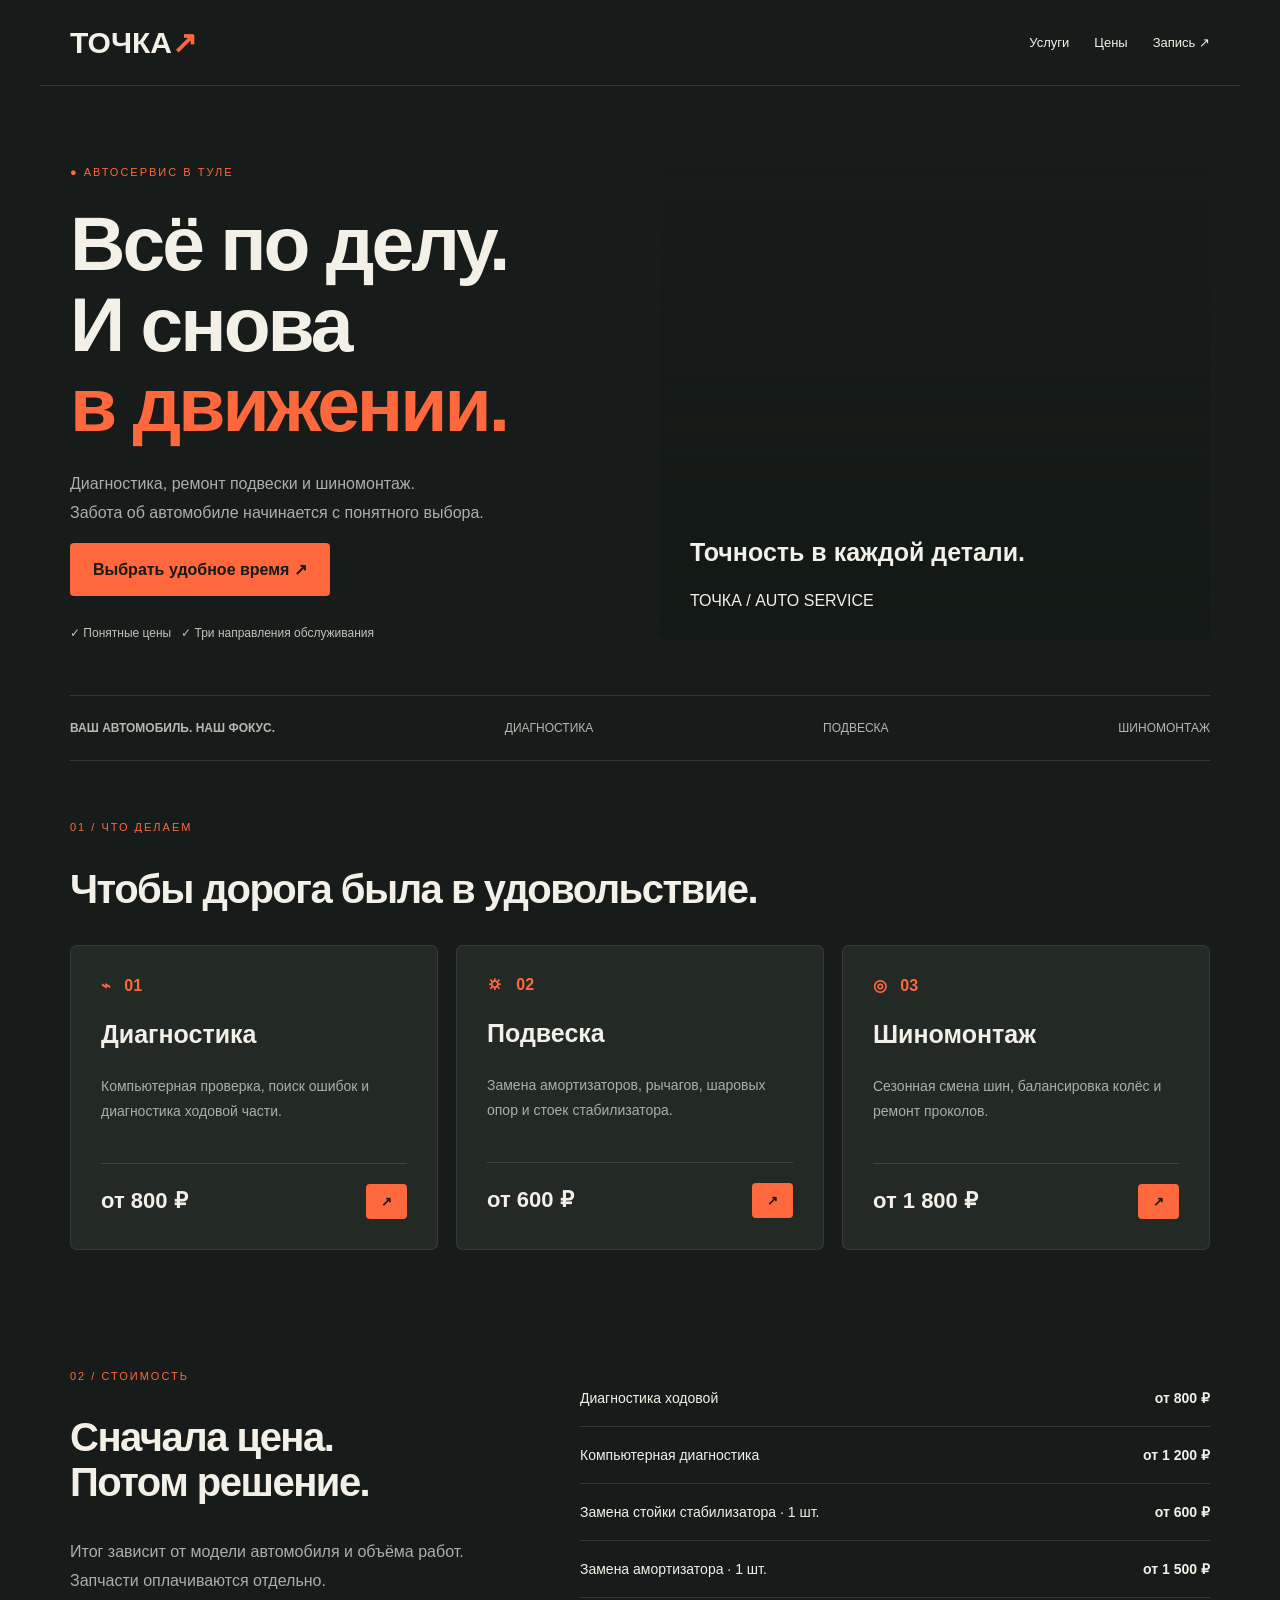
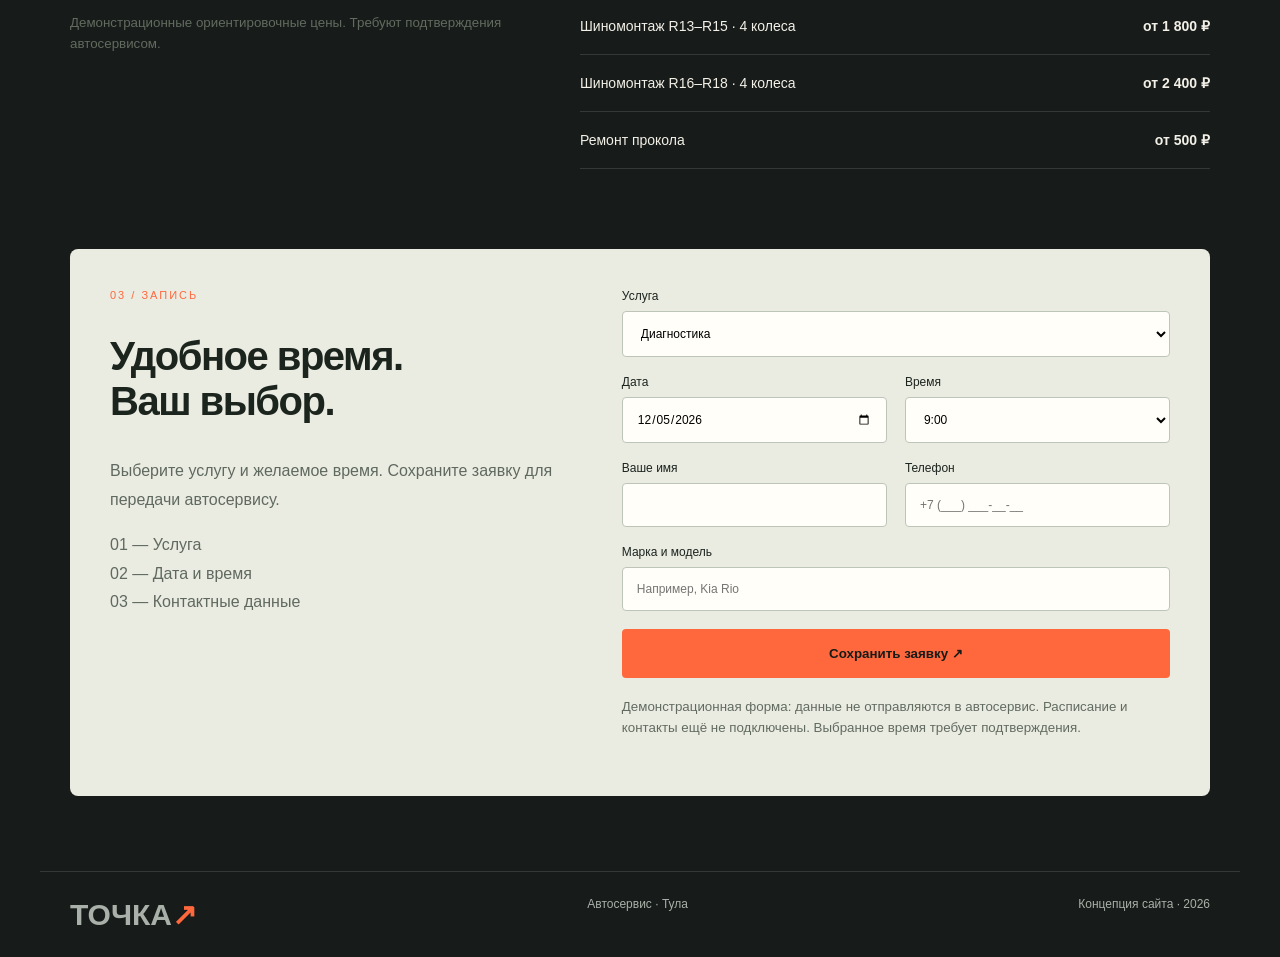
==== tochka-auto-tula/index.html @ 5778a2c6 "Add Tula auto service website concept" ====
<!doctype html><html lang="ru"><meta charset="utf-8"><meta name="viewport" content="width=device-width, initial-scale=1"><title>ТОЧКА — автосервис в Туле</title><style>*{box-sizing:border-box}html{scroll-behavior:smooth}body{margin:0;background:#171b19;color:#f2f0e7;font:16px Arial,sans-serif}header,main,footer{max-width:1200px;margin:auto;padding:25px 30px}header{display:flex;justify-content:space-between;align-items:center;border-bottom:1px solid #ffffff20}a{color:inherit;text-decoration:none}b,em{color:#ff683d}em{font-style:normal}.logo{font-size:30px;font-weight:bold}nav{display:flex;gap:25px;font-size:13px}.hero{display:grid;grid-template-columns:1fr 1fr;gap:40px;padding:55px 0}h1{font-size:clamp(48px,6vw,78px);letter-spacing:-3px;line-height:1.05;margin:25px 0}p{color:#a9b0a9;line-height:1.8}.eyebrow{color:#ff683d;letter-spacing:2px;font-size:11px;text-transform:uppercase}.photo{border-radius:8px;background:linear-gradient(0deg,#10181399,transparent),url('https://images.unsplash.com/photo-1486262715619-67b85e0b08d3?auto=format&fit=crop&w=1000&q=85') center/cover;min-height:450px;display:flex;align-items:end;padding:30px}.button,button{display:inline-block;background:#ff683d;color:#161b17;border:0;border-radius:4px;padding:17px 23px;font-weight:bold;cursor:pointer;transition:transform .2s}button:hover,.button:hover{transform:translateY(-3px)}.trust{font-size:12px;margin-top:30px;color:#c0c5bb}.strip{padding:25px 0;border-block:1px solid #ffffff20;display:flex;justify-content:space-between;font-size:12px;color:#b5b9b0}section{padding:60px 0}h2{font-size:40px;letter-spacing:-1.5px}h3{font-size:25px}.cards{display:grid;grid-template-columns:repeat(3,1fr);gap:18px}.card{padding:30px;background:#232925;border:1px solid #ffffff15;border-radius:7px;transition:transform .3s}.card:hover{transform:translateY(-5px)}.card p{font-size:14px;min-height:75px}.price{display:flex;justify-content:space-between;border-top:1px solid #ffffff20;padding-top:20px;align-items:center}.price strong{font-size:22px}.price button{padding:10px 15px}.prices{display:grid;grid-template-columns:1fr 1.4fr;gap:60px}.row{display:flex;justify-content:space-between;gap:20px;padding:20px 0;border-bottom:1px solid #ffffff20;font-size:14px}.row strong{white-space:nowrap}.booking{background:#eaece2;color:#1c241e;padding:40px;display:grid;grid-template-columns:1fr 1.2fr;gap:55px;border-radius:8px;margin:20px 0 50px}.booking p{color:#60695f}form{display:grid;grid-template-columns:1fr 1fr;gap:18px}label{font-size:12px}input,select{display:block;width:100%;padding:14px;background:#fffef8;border:1px solid #bdc5b8;border-radius:4px;margin-top:8px;font:inherit;min-width:0}.full{grid-column:1/-1}small{line-height:1.6;color:#626b60}footer{display:flex;justify-content:space-between;color:#a9b0a9;font-size:12px;border-top:1px solid #ffffff20}.hero{animation:appear .8s both}@keyframes appear{from{opacity:0;transform:translateY(20px)}to{opacity:1;transform:none}}:focus-visible{outline:3px solid #ff683d;outline-offset:4px}@media(max-width:760px){nav a:first-child{display:none}.hero,.prices,.booking{grid-template-columns:1fr}.cards{grid-template-columns:1fr}.photo{min-height:320px}.booking{padding:25px;gap:20px}.strip{gap:15px;flex-wrap:wrap}h2{font-size:32px}header,main,footer{padding:20px}footer{gap:20px;flex-wrap:wrap}}@media(prefers-reduced-motion:reduce){*{animation:none!important;transition:none!important;scroll-behavior:auto!important}}</style><header><a class="logo" href="#">ТОЧКА<b>↗</b></a><nav><a href="#services">Услуги</a><a href="#prices">Цены</a><a href="#booking">Запись ↗</a></nav></header><main><div class="hero"><div><div class="eyebrow">● Автосервис в Туле</div><h1>Всё по делу.<br>И снова<br><em>в движении.</em></h1><p>Диагностика, ремонт подвески и шиномонтаж.<br>Забота об автомобиле начинается с понятного выбора.</p><a class="button" href="#booking">Выбрать удобное время ↗</a><div class="trust">✓ Понятные цены &nbsp; ✓ Три направления обслуживания</div></div><div class="photo"><div><h3>Точность в каждой детали.</h3><span>ТОЧКА / AUTO SERVICE</span></div></div></div><div class="strip"><strong>ВАШ АВТОМОБИЛЬ. НАШ ФОКУС.</strong><span>ДИАГНОСТИКА</span><span>ПОДВЕСКА</span><span>ШИНОМОНТАЖ</span></div><section id="services"><div class="eyebrow">01 / Что делаем</div><h2>Чтобы дорога была в удовольствие.</h2><div class="cards"><article class="card"><b>⌁ &nbsp; 01</b><h3>Диагностика</h3><p>Компьютерная проверка, поиск ошибок и диагностика ходовой части.</p><div class="price"><strong>от 800 ₽</strong><button data-service="Диагностика" aria-label="Выбрать диагностику">↗</button></div></article><article class="card"><b>⛭ &nbsp; 02</b><h3>Подвеска</h3><p>Замена амортизаторов, рычагов, шаровых опор и стоек стабилизатора.</p><div class="price"><strong>от 600 ₽</strong><button data-service="Подвеска" aria-label="Выбрать подвеску">↗</button></div></article><article class="card"><b>◎ &nbsp; 03</b><h3>Шиномонтаж</h3><p>Сезонная смена шин, балансировка колёс и ремонт проколов.</p><div class="price"><strong>от 1 800 ₽</strong><button data-service="Шиномонтаж" aria-label="Выбрать шиномонтаж">↗</button></div></article></div></section><section class="prices" id="prices"><div><div class="eyebrow">02 / Стоимость</div><h2>Сначала цена.<br>Потом решение.</h2><p>Итог зависит от модели автомобиля и объёма работ. Запчасти оплачиваются отдельно.</p><small>Демонстрационные ориентировочные цены. Требуют подтверждения автосервисом.</small></div><div id="pricelist"></div></section><section class="booking" id="booking"><div><div class="eyebrow">03 / Запись</div><h2>Удобное время.<br>Ваш выбор.</h2><p>Выберите услугу и желаемое время. Сохраните заявку для передачи автосервису.</p><p>01 — Услуга<br>02 — Дата и время<br>03 — Контактные данные</p></div><form id="form"><label class="full">Услуга<select id="service"><option>Диагностика</option><option>Подвеска</option><option>Шиномонтаж</option></select></label><label>Дата<input id="date" type="date" required></label><label>Время<select id="time"></select></label><label>Ваше имя<input id="name" required autocomplete="given-name" maxlength="80"></label><label>Телефон<input id="phone" type="tel" required autocomplete="tel" pattern="[+0-9 ()-]{10,20}" placeholder="+7 (___) ___-__-__"></label><label class="full">Марка и модель<input id="car" required maxlength="100" placeholder="Например, Kia Rio"></label><button class="full">Сохранить заявку ↗</button><small class="full">Демонстрационная форма: данные не отправляются в автосервис. Расписание и контакты ещё не подключены. Выбранное время требует подтверждения.</small><div class="full" role="status" id="result"></div></form></section></main><footer><a class="logo" href="#">ТОЧКА<b>↗</b></a><span>Автосервис · Тула</span><span>Концепция сайта · 2026</span></footer><script>const $=id=>document.getElementById(id);const items=[['Диагностика ходовой','800'],['Компьютерная диагностика','1 200'],['Замена стойки стабилизатора · 1 шт.','600'],['Замена амортизатора · 1 шт.','1 500'],['Шиномонтаж R13–R15 · 4 колеса','1 800'],['Шиномонтаж R16–R18 · 4 колеса','2 400'],['Ремонт прокола','500']];$('pricelist').innerHTML=items.map(([s,p])=>'<div class="row"><span>'+s+'</span><strong>от '+p+' ₽</strong></div>').join('');for(let i=9;i<=18;i++)$('time').add(new Option(i+':00',i+':00'));const now=new Date();const today=new Date(now-now.getTimezoneOffset()*60000).toISOString().slice(0,10);$('date').min=today;$('date').value=today;document.querySelectorAll('[data-service]').forEach(b=>b.onclick=()=>{$('service').value=b.dataset.service;$('booking').scrollIntoView()});$('date').oninput=()=>$('date').setCustomValidity('');$('form').onsubmit=e=>{e.preventDefault();if($('date').value<today){$('date').setCustomValidity('Выберите будущую дату');$('date').reportValidity();return}const text=['Заявка в автосервис · Тула',...['service','date','time','name','phone','car'].map(id=>$(id).value),'Желаемое время требует подтверждения.'].join('\n');const u=URL.createObjectURL(new Blob([text],{type:'text/plain;charset=utf-8'}));const a=document.createElement('a');a.href=u;a.download='Заявка.txt';a.click();setTimeout(()=>URL.revokeObjectURL(u),1000);$('result').textContent='Заявка подготовлена к скачиванию. Передайте файл автосервису для подтверждения времени.'};</script></html>
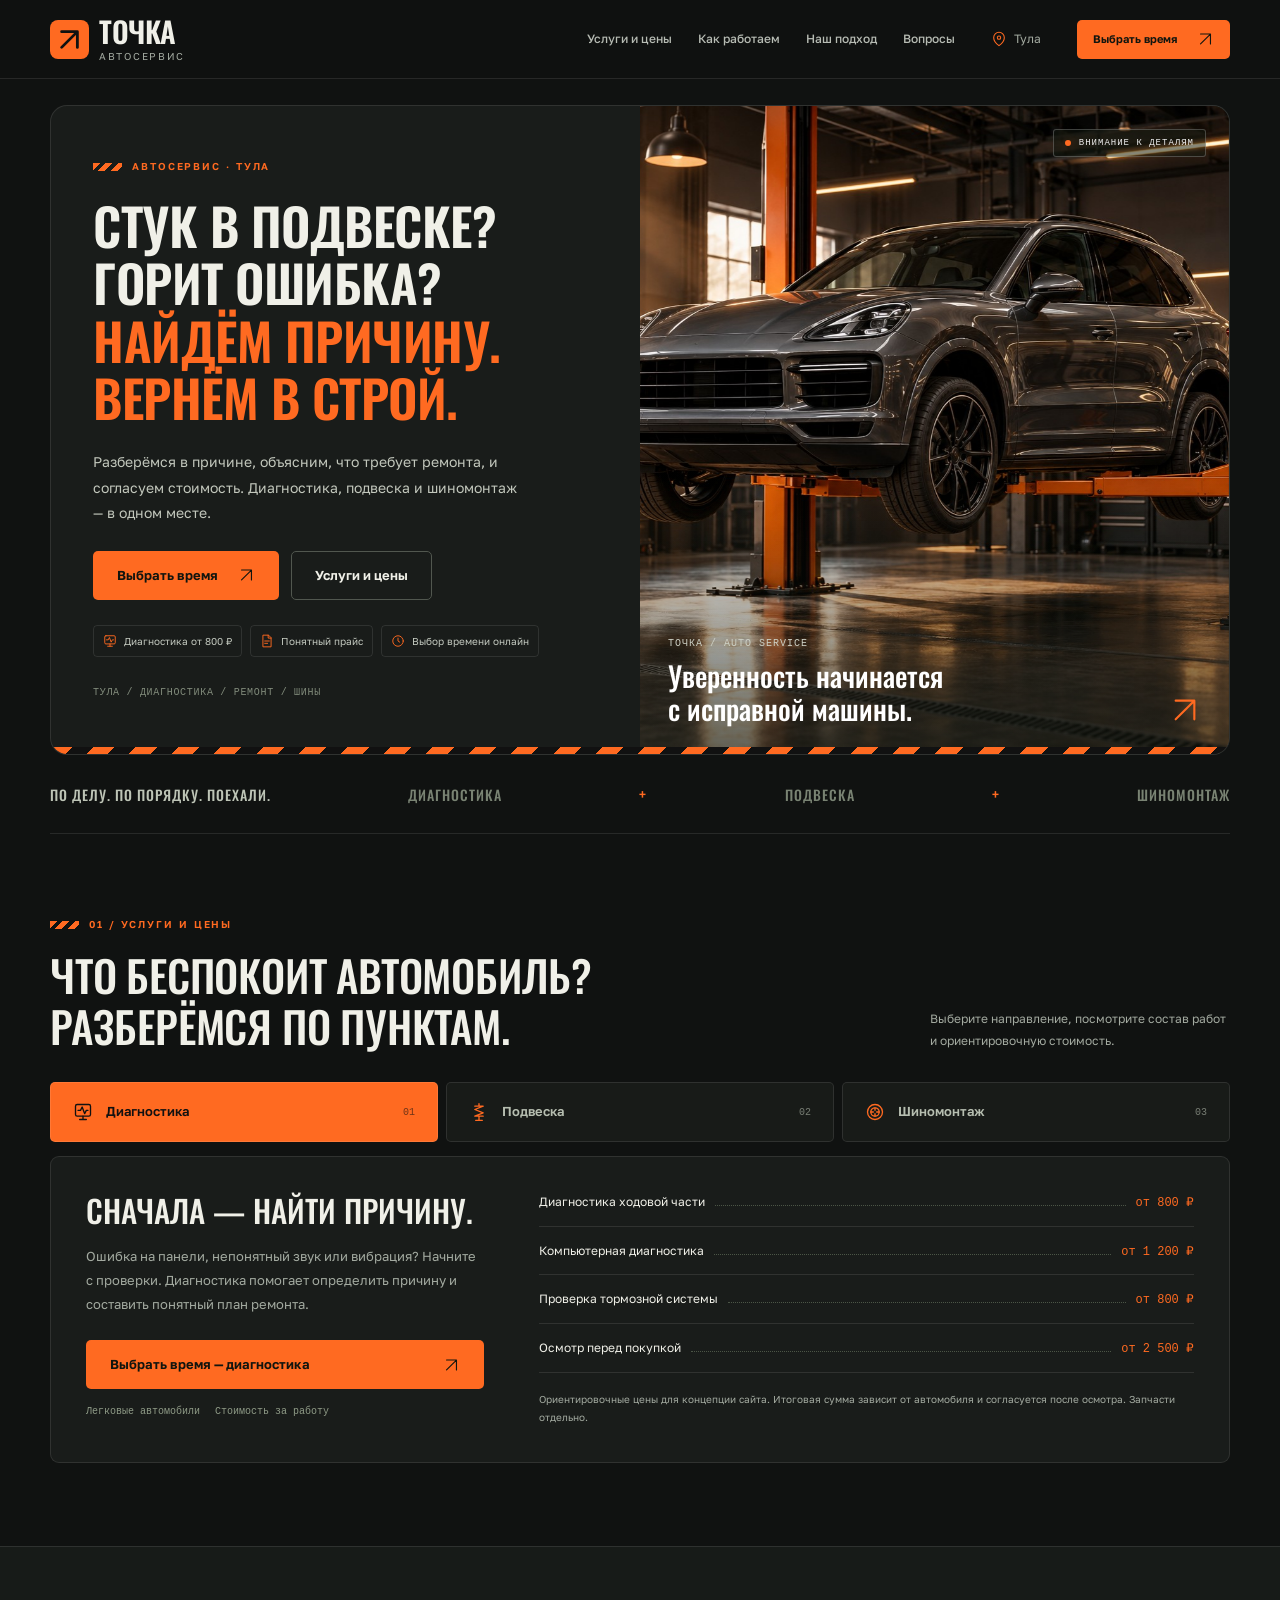
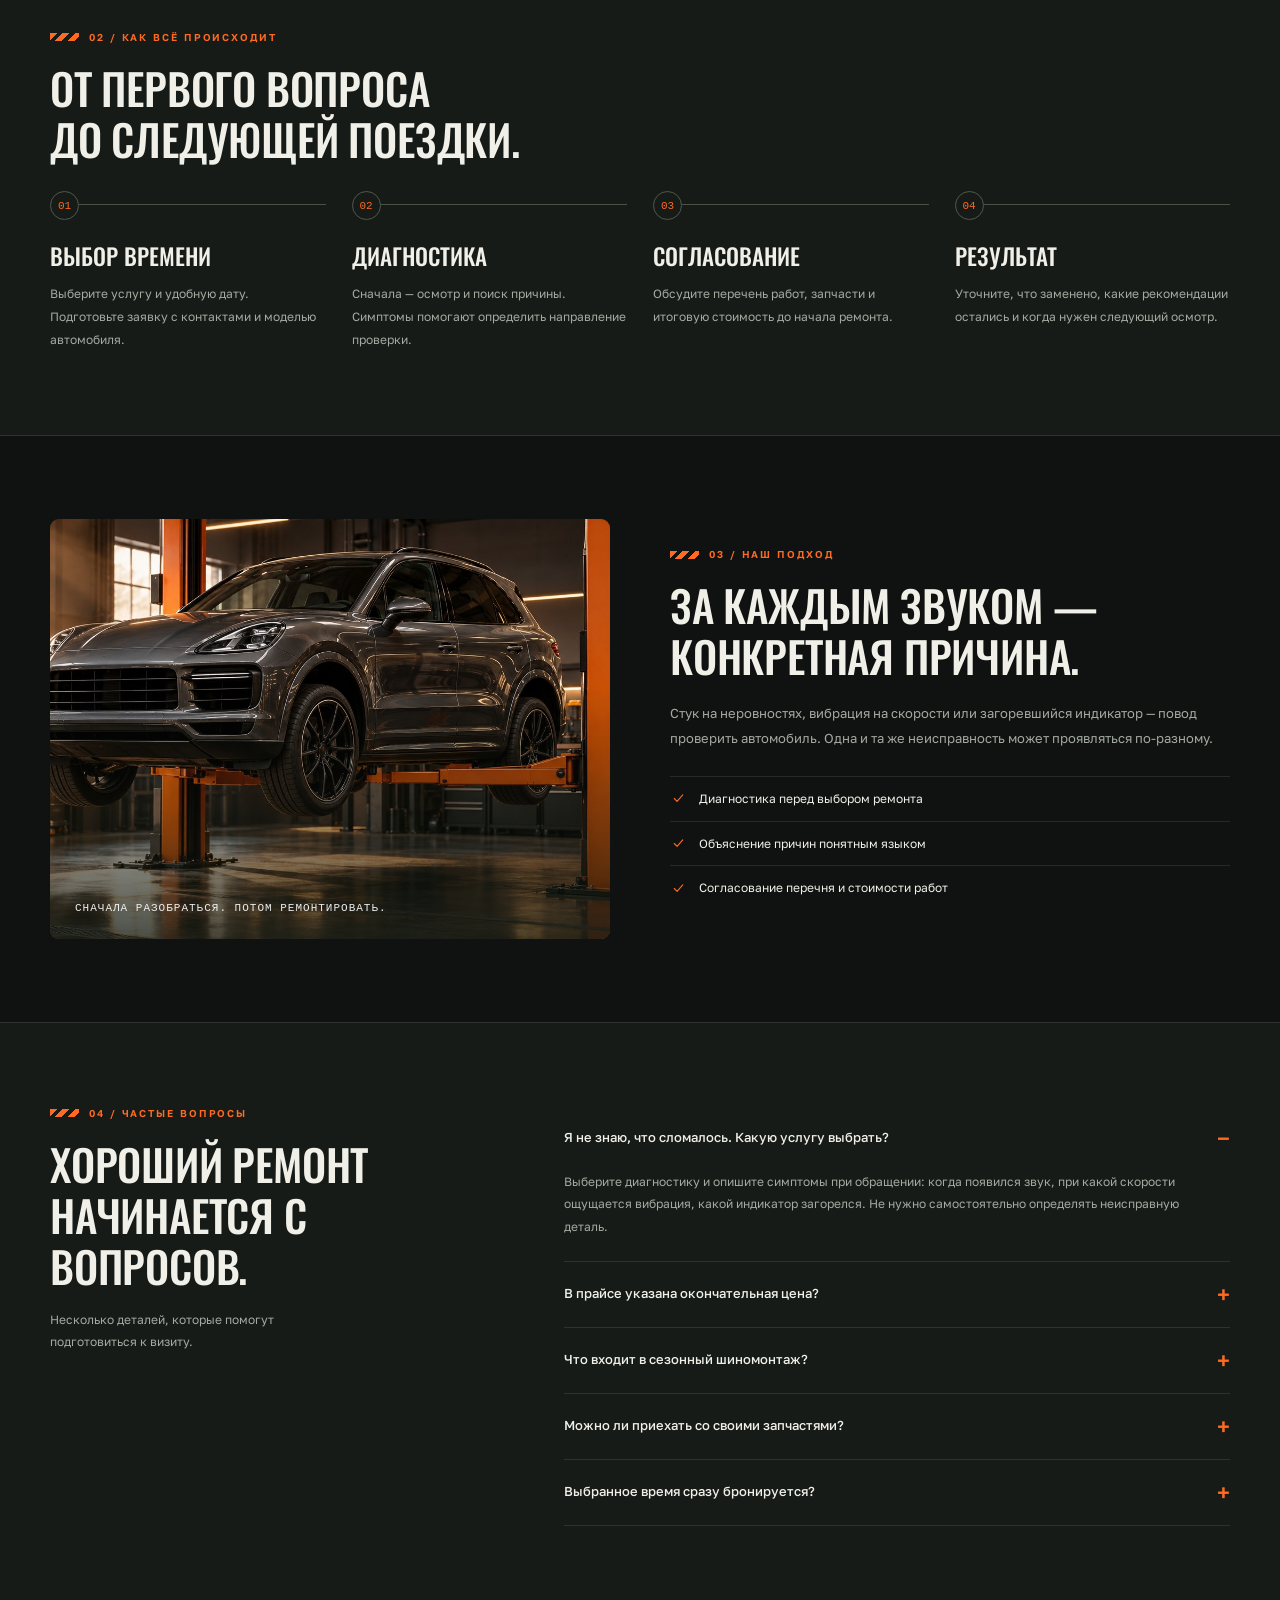
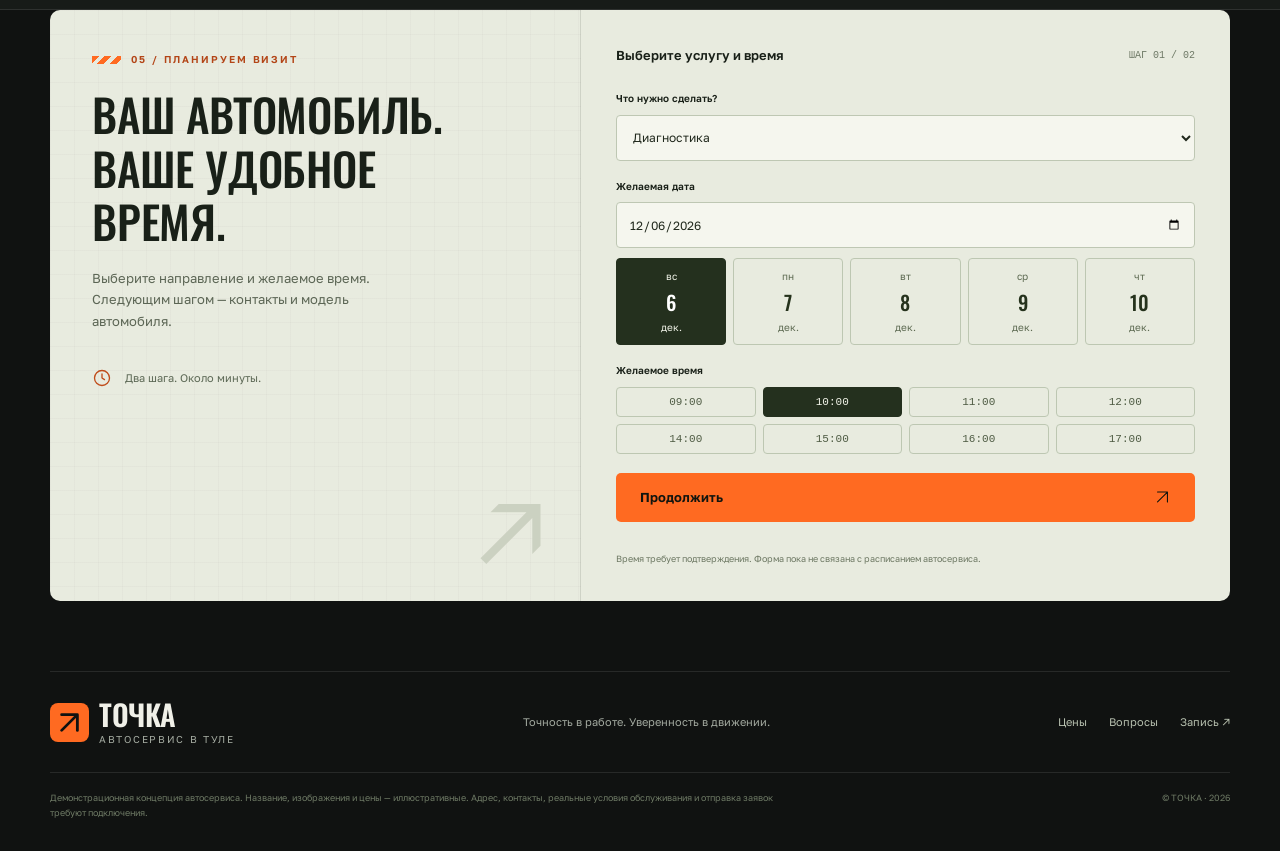
==== commit c697cd16: "Redesign Tula auto service with generated imagery, interactive pricing and booking draft" ====
--- a/tochka-auto-tula/index.html
+++ b/tochka-auto-tula/index.html
@@ -1 +1,9 @@
-<!doctype html><html lang="ru"><meta charset="utf-8"><meta name="viewport" content="width=device-width, initial-scale=1"><title>ТОЧКА — автосервис в Туле</title><style>*{box-sizing:border-box}html{scroll-behavior:smooth}body{margin:0;background:#171b19;color:#f2f0e7;font:16px Arial,sans-serif}header,main,footer{max-width:1200px;margin:auto;padding:25px 30px}header{display:flex;justify-content:space-between;align-items:center;border-bottom:1px solid #ffffff20}a{color:inherit;text-decoration:none}b,em{color:#ff683d}em{font-style:normal}.logo{font-size:30px;font-weight:bold}nav{display:flex;gap:25px;font-size:13px}.hero{display:grid;grid-template-columns:1fr 1fr;gap:40px;padding:55px 0}h1{font-size:clamp(48px,6vw,78px);letter-spacing:-3px;line-height:1.05;margin:25px 0}p{color:#a9b0a9;line-height:1.8}.eyebrow{color:#ff683d;letter-spacing:2px;font-size:11px;text-transform:uppercase}.photo{border-radius:8px;background:linear-gradient(0deg,#10181399,transparent),url('https://images.unsplash.com/photo-1486262715619-67b85e0b08d3?auto=format&fit=crop&w=1000&q=85') center/cover;min-height:450px;display:flex;align-items:end;padding:30px}.button,button{display:inline-block;background:#ff683d;color:#161b17;border:0;border-radius:4px;padding:17px 23px;font-weight:bold;cursor:pointer;transition:transform .2s}button:hover,.button:hover{transform:translateY(-3px)}.trust{font-size:12px;margin-top:30px;color:#c0c5bb}.strip{padding:25px 0;border-block:1px solid #ffffff20;display:flex;justify-content:space-between;font-size:12px;color:#b5b9b0}section{padding:60px 0}h2{font-size:40px;letter-spacing:-1.5px}h3{font-size:25px}.cards{display:grid;grid-template-columns:repeat(3,1fr);gap:18px}.card{padding:30px;background:#232925;border:1px solid #ffffff15;border-radius:7px;transition:transform .3s}.card:hover{transform:translateY(-5px)}.card p{font-size:14px;min-height:75px}.price{display:flex;justify-content:space-between;border-top:1px solid #ffffff20;padding-top:20px;align-items:center}.price strong{font-size:22px}.price button{padding:10px 15px}.prices{display:grid;grid-template-columns:1fr 1.4fr;gap:60px}.row{display:flex;justify-content:space-between;gap:20px;padding:20px 0;border-bottom:1px solid #ffffff20;font-size:14px}.row strong{white-space:nowrap}.booking{background:#eaece2;color:#1c241e;padding:40px;display:grid;grid-template-columns:1fr 1.2fr;gap:55px;border-radius:8px;margin:20px 0 50px}.booking p{color:#60695f}form{display:grid;grid-template-columns:1fr 1fr;gap:18px}label{font-size:12px}input,select{display:block;width:100%;padding:14px;background:#fffef8;border:1px solid #bdc5b8;border-radius:4px;margin-top:8px;font:inherit;min-width:0}.full{grid-column:1/-1}small{line-height:1.6;color:#626b60}footer{display:flex;justify-content:space-between;color:#a9b0a9;font-size:12px;border-top:1px solid #ffffff20}.hero{animation:appear .8s both}@keyframes appear{from{opacity:0;transform:translateY(20px)}to{opacity:1;transform:none}}:focus-visible{outline:3px solid #ff683d;outline-offset:4px}@media(max-width:760px){nav a:first-child{display:none}.hero,.prices,.booking{grid-template-columns:1fr}.cards{grid-template-columns:1fr}.photo{min-height:320px}.booking{padding:25px;gap:20px}.strip{gap:15px;flex-wrap:wrap}h2{font-size:32px}header,main,footer{padding:20px}footer{gap:20px;flex-wrap:wrap}}@media(prefers-reduced-motion:reduce){*{animation:none!important;transition:none!important;scroll-behavior:auto!important}}</style><header><a class="logo" href="#">ТОЧКА<b>↗</b></a><nav><a href="#services">Услуги</a><a href="#prices">Цены</a><a href="#booking">Запись ↗</a></nav></header><main><div class="hero"><div><div class="eyebrow">● Автосервис в Туле</div><h1>Всё по делу.<br>И снова<br><em>в движении.</em></h1><p>Диагностика, ремонт подвески и шиномонтаж.<br>Забота об автомобиле начинается с понятного выбора.</p><a class="button" href="#booking">Выбрать удобное время ↗</a><div class="trust">✓ Понятные цены &nbsp; ✓ Три направления обслуживания</div></div><div class="photo"><div><h3>Точность в каждой детали.</h3><span>ТОЧКА / AUTO SERVICE</span></div></div></div><div class="strip"><strong>ВАШ АВТОМОБИЛЬ. НАШ ФОКУС.</strong><span>ДИАГНОСТИКА</span><span>ПОДВЕСКА</span><span>ШИНОМОНТАЖ</span></div><section id="services"><div class="eyebrow">01 / Что делаем</div><h2>Чтобы дорога была в удовольствие.</h2><div class="cards"><article class="card"><b>⌁ &nbsp; 01</b><h3>Диагностика</h3><p>Компьютерная проверка, поиск ошибок и диагностика ходовой части.</p><div class="price"><strong>от 800 ₽</strong><button data-service="Диагностика" aria-label="Выбрать диагностику">↗</button></div></article><article class="card"><b>⛭ &nbsp; 02</b><h3>Подвеска</h3><p>Замена амортизаторов, рычагов, шаровых опор и стоек стабилизатора.</p><div class="price"><strong>от 600 ₽</strong><button data-service="Подвеска" aria-label="Выбрать подвеску">↗</button></div></article><article class="card"><b>◎ &nbsp; 03</b><h3>Шиномонтаж</h3><p>Сезонная смена шин, балансировка колёс и ремонт проколов.</p><div class="price"><strong>от 1 800 ₽</strong><button data-service="Шиномонтаж" aria-label="Выбрать шиномонтаж">↗</button></div></article></div></section><section class="prices" id="prices"><div><div class="eyebrow">02 / Стоимость</div><h2>Сначала цена.<br>Потом решение.</h2><p>Итог зависит от модели автомобиля и объёма работ. Запчасти оплачиваются отдельно.</p><small>Демонстрационные ориентировочные цены. Требуют подтверждения автосервисом.</small></div><div id="pricelist"></div></section><section class="booking" id="booking"><div><div class="eyebrow">03 / Запись</div><h2>Удобное время.<br>Ваш выбор.</h2><p>Выберите услугу и желаемое время. Сохраните заявку для передачи автосервису.</p><p>01 — Услуга<br>02 — Дата и время<br>03 — Контактные данные</p></div><form id="form"><label class="full">Услуга<select id="service"><option>Диагностика</option><option>Подвеска</option><option>Шиномонтаж</option></select></label><label>Дата<input id="date" type="date" required></label><label>Время<select id="time"></select></label><label>Ваше имя<input id="name" required autocomplete="given-name" maxlength="80"></label><label>Телефон<input id="phone" type="tel" required autocomplete="tel" pattern="[+0-9 ()-]{10,20}" placeholder="+7 (___) ___-__-__"></label><label class="full">Марка и модель<input id="car" required maxlength="100" placeholder="Например, Kia Rio"></label><button class="full">Сохранить заявку ↗</button><small class="full">Демонстрационная форма: данные не отправляются в автосервис. Расписание и контакты ещё не подключены. Выбранное время требует подтверждения.</small><div class="full" role="status" id="result"></div></form></section></main><footer><a class="logo" href="#">ТОЧКА<b>↗</b></a><span>Автосервис · Тула</span><span>Концепция сайта · 2026</span></footer><script>const $=id=>document.getElementById(id);const items=[['Диагностика ходовой','800'],['Компьютерная диагностика','1 200'],['Замена стойки стабилизатора · 1 шт.','600'],['Замена амортизатора · 1 шт.','1 500'],['Шиномонтаж R13–R15 · 4 колеса','1 800'],['Шиномонтаж R16–R18 · 4 колеса','2 400'],['Ремонт прокола','500']];$('pricelist').innerHTML=items.map(([s,p])=>'<div class="row"><span>'+s+'</span><strong>от '+p+' ₽</strong></div>').join('');for(let i=9;i<=18;i++)$('time').add(new Option(i+':00',i+':00'));const now=new Date();const today=new Date(now-now.getTimezoneOffset()*60000).toISOString().slice(0,10);$('date').min=today;$('date').value=today;document.querySelectorAll('[data-service]').forEach(b=>b.onclick=()=>{$('service').value=b.dataset.service;$('booking').scrollIntoView()});$('date').oninput=()=>$('date').setCustomValidity('');$('form').onsubmit=e=>{e.preventDefault();if($('date').value<today){$('date').setCustomValidity('Выберите будущую дату');$('date').reportValidity();return}const text=['Заявка в автосервис · Тула',...['service','date','time','name','phone','car'].map(id=>$(id).value),'Желаемое время требует подтверждения.'].join('\n');const u=URL.createObjectURL(new Blob([text],{type:'text/plain;charset=utf-8'}));const a=document.createElement('a');a.href=u;a.download='Заявка.txt';a.click();setTimeout(()=>URL.revokeObjectURL(u),1000);$('result').textContent='Заявка подготовлена к скачиванию. Передайте файл автосервису для подтверждения времени.'};</script></html>
+<!doctype html><html lang="ru"><head><meta charset="utf-8"><meta name="viewport" content="width=device-width,initial-scale=1"><meta name="theme-color" content="#101211"><meta name="description" content="Автосервис ТОЧКА в Туле: диагностика, ремонт подвески и шиномонтаж. Ориентировочные цены и выбор удобного времени визита."><title>ТОЧКА — автосервис в Туле. Сначала разобраться.</title><link rel="stylesheet" href="style.css"><link rel="icon" href="data:image/svg+xml,%3Csvg xmlns='http://www.w3.org/2000/svg' viewBox='0 0 40 40'%3E%3Crect width='40' height='40' rx='8' fill='%23ff6a21'/%3E%3Cpath d='M10 28L28 10M13 10H28V25' fill='none' stroke='%23101211' stroke-width='4'/%3E%3C/svg%3E"></head><body>
+<svg style="display:none" aria-hidden="true"><symbol id="arrow" viewBox="0 0 24 24"><path d="M5 19 19 5M5 5h14v14"/></symbol><symbol id="pin" viewBox="0 0 24 24"><path d="M20 10c0 6-8 12-8 12S4 16 4 10a8 8 0 1 1 16 0Z"/><circle cx="12" cy="10" r="2.5"/></symbol><symbol id="check" viewBox="0 0 24 24"><path d="m6 12 4 4 8-9"/></symbol><symbol id="scan" viewBox="0 0 24 24"><rect x="3" y="3" width="18" height="14" rx="2"/><path d="M8 21h8m-4-4v4M6 10h3l2-4 3 8 2-4h2"/></symbol><symbol id="spring" viewBox="0 0 24 24"><path d="M12 2v3M7 5h10l-10 4 10 4-10 4h10M12 17v5M8 22h8"/></symbol><symbol id="wheel" viewBox="0 0 24 24"><circle cx="12" cy="12" r="9"/><circle cx="12" cy="12" r="5"/><path d="m12 7 0 3m5 2h-3m-2 5v-3m-5-2h3"/></symbol><symbol id="clock" viewBox="0 0 24 24"><circle cx="12" cy="12" r="9"/><path d="M12 7v5l3 2"/></symbol><symbol id="shield" viewBox="0 0 24 24"><path d="m12 2 8 4v6c0 6-8 10-8 10S4 18 4 12V6Z"/><path d="m8 12 3 3 5-6"/></symbol><symbol id="file" viewBox="0 0 24 24"><path d="M14 2H5v20h14V7Zm0 0v5h5M8 12h8m-8 4h5"/></symbol></svg>
+<header class="topbar"><div class="wrap nav"><a class="brand" href="#" aria-label="ТОЧКА, на главную"><span class="brandmark"><svg><use href="#arrow"/></svg></span><span>ТОЧКА<small>АВТОСЕРВИС</small></span></a><nav class="navlinks" aria-label="Основная навигация"><a href="#services">Услуги и цены</a><a href="#process">Как работаем</a><a href="#approach">Наш подход</a><a href="#faq">Вопросы</a></nav><span class="location"><svg><use href="#pin"/></svg>Тула</span><a class="btn" href="#booking">Выбрать время<svg><use href="#arrow"/></svg></a></div></header>
+<main><div class="wrap"><div class="hero"><div class="hero-copy"><div class="eyebrow"><i class="hatch"></i>Автосервис · Тула</div><h1>Стук в подвеске?<br>Горит ошибка?<br><em>Найдём причину.<br>Вернём в строй.</em></h1><p class="hero-desc">Разберёмся в причине, объясним, что требует ремонта, и согласуем стоимость. Диагностика, подвеска и шиномонтаж — в одном месте.</p><div class="hero-actions"><a class="btn" href="#booking">Выбрать время<svg><use href="#arrow"/></svg></a><a class="btn secondary" href="#services">Услуги и цены</a></div><div class="hero-notes"><span><svg><use href="#scan"/></svg>Диагностика от 800 ₽</span><span><svg><use href="#file"/></svg>Понятный прайс</span><span><svg><use href="#clock"/></svg>Выбор времени онлайн</span></div><div class="hero-bottom">ТУЛА / ДИАГНОСТИКА / РЕМОНТ / ШИНЫ</div></div><div class="hero-visual"><img src="assets/workshop.jpg" alt="Графитовый автомобиль на подъёмнике в мастерской" fetchpriority="high"><div class="photo-tag"><i class="dot"></i> ВНИМАНИЕ К ДЕТАЛЯМ</div><div class="photo-caption"><div><span>ТОЧКА / AUTO SERVICE</span><strong>Уверенность начинается<br>с исправной машины.</strong></div><svg><use href="#arrow"/></svg></div></div></div><div class="marquee"><b>ПО ДЕЛУ. ПО ПОРЯДКУ. ПОЕХАЛИ.</b><span>ДИАГНОСТИКА</span><i>+</i><span>ПОДВЕСКА</span><i>+</i><span>ШИНОМОНТАЖ</span></div>
+<section id="services" class="reveal"><div class="section-heading"><div><div class="eyebrow"><i class="hatch"></i>01 / Услуги и цены</div><h2>Что беспокоит автомобиль?<br>Разберёмся по пунктам.</h2></div><p>Выберите направление, посмотрите состав работ и ориентировочную стоимость.</p></div><div class="tabs" role="tablist" aria-label="Направления обслуживания"><button class="tab" id="tab-0" role="tab" aria-selected="true" aria-controls="service-panel" data-tab="0"><svg><use href="#scan"/></svg>Диагностика<span class="num">01</span></button><button class="tab" id="tab-1" role="tab" aria-selected="false" aria-controls="service-panel" tabindex="-1" data-tab="1"><svg><use href="#spring"/></svg>Подвеска<span class="num">02</span></button><button class="tab" id="tab-2" role="tab" aria-selected="false" aria-controls="service-panel" tabindex="-1" data-tab="2"><svg><use href="#wheel"/></svg>Шиномонтаж<span class="num">03</span></button></div><div class="service-panel" id="service-panel" role="tabpanel" aria-labelledby="tab-0"><div><h3 id="service-title"></h3><p id="service-desc"></p><button class="btn" id="service-book">Выбрать время<svg><use href="#arrow"/></svg></button><div class="service-meta"><span>Легковые автомобили</span><span>Стоимость за работу</span></div></div><div><div id="price-rows"></div><p class="price-note">Ориентировочные цены для концепции сайта. Итоговая сумма зависит от автомобиля и согласуется после осмотра. Запчасти отдельно.</p></div></div></section></div>
+<div class="band"><section class="wrap reveal" id="process"><div class="eyebrow"><i class="hatch"></i>02 / Как всё происходит</div><h2>От первого вопроса<br>до следующей поездки.</h2><div class="steps"><div class="step" data-step="01"><h3>Выбор времени</h3><p>Выберите услугу и удобную дату. Подготовьте заявку с контактами и моделью автомобиля.</p></div><div class="step" data-step="02"><h3>Диагностика</h3><p>Сначала — осмотр и поиск причины. Симптомы помогают определить направление проверки.</p></div><div class="step" data-step="03"><h3>Согласование</h3><p>Обсудите перечень работ, запчасти и итоговую стоимость до начала ремонта.</p></div><div class="step" data-step="04"><h3>Результат</h3><p>Уточните, что заменено, какие рекомендации остались и когда нужен следующий осмотр.</p></div></div></section></div>
+<div class="wrap"><section class="approach reveal" id="approach"><div class="detail-photo"><img src="assets/workshop.jpg" loading="lazy" alt="Автомобиль в рабочей зоне автосервиса"><span>СНАЧАЛА РАЗОБРАТЬСЯ. ПОТОМ РЕМОНТИРОВАТЬ.</span></div><div class="approach-copy"><div class="eyebrow"><i class="hatch"></i>03 / Наш подход</div><h2>За каждым звуком —<br>конкретная причина.</h2><p>Стук на неровностях, вибрация на скорости или загоревшийся индикатор — повод проверить автомобиль. Одна и та же неисправность может проявляться по-разному.</p><div class="principles"><div><svg><use href="#check"/></svg>Диагностика перед выбором ремонта</div><div><svg><use href="#check"/></svg>Объяснение причин понятным языком</div><div><svg><use href="#check"/></svg>Согласование перечня и стоимости работ</div></div></div></section></div>
+<div class="band"><section class="wrap faq-layout reveal" id="faq"><div><div class="eyebrow"><i class="hatch"></i>04 / Частые вопросы</div><h2>Хороший ремонт<br>начинается с вопросов.</h2><p class="section-desc">Несколько деталей, которые помогут подготовиться к визиту.</p></div><div><details open><summary>Я не знаю, что сломалось. Какую услугу выбрать?</summary><p>Выберите диагностику и опишите симптомы при обращении: когда появился звук, при какой скорости ощущается вибрация, какой индикатор загорелся. Не нужно самостоятельно определять неисправную деталь.</p></details><details><summary>В прайсе указана окончательная цена?</summary><p>Нет, это ориентировочная стоимость работы. Итог зависит от модели автомобиля, сложности доступа и объёма ремонта. Стоимость запчастей учитывается отдельно. Цены в этой концепции требуют подтверждения автосервисом.</p></details><details><summary>Что входит в сезонный шиномонтаж?</summary><p>В указанный ориентир входят снятие и установка четырёх колёс, демонтаж и монтаж шин, балансировка. Ремонт дисков, датчики давления и дополнительные материалы согласуются отдельно.</p></details><details><summary>Можно ли приехать со своими запчастями?</summary><p>Такую возможность стоит заранее согласовать с сервисом. Перед покупкой проверьте совместимость детали по VIN и уточните условия гарантии на работы.</p></details><details><summary>Выбранное время сразу бронируется?</summary><p>В этой версии сайта можно подготовить заявку и сохранить напоминание. Передача заявки и реальное расписание автосервиса ещё не подключены. Время визита необходимо подтвердить отдельно.</p></details></div></section></div>
+<div class="wrap"><section class="booking reveal" id="booking"><div class="booking-box"><div class="booking-intro"><div class="eyebrow"><i class="hatch"></i>05 / Планируем визит</div><h2>Ваш автомобиль.<br>Ваше удобное<br>время.</h2><p>Выберите направление и желаемое время. Следующим шагом — контакты и модель автомобиля.</p><div class="booking-meta"><svg><use href="#clock"/></svg>Два шага. Около минуты.</div><span class="big-arrow" aria-hidden="true">↗</span></div><div class="booking-form"><div class="form-top"><strong id="form-title">Выберите услугу и время</strong><span id="step-counter">ШАГ 01 / 02</span></div><form id="appointment"><div class="form-step" id="step-one"><div class="full"><label for="service">Что нужно сделать?</label><select id="service"><option>Диагностика</option><option>Подвеска</option><option>Шиномонтаж</option></select></div><div class="full"><label for="visit-date">Желаемая дата</label><input type="date" id="visit-date" required style="margin-bottom:10px"><div class="date-grid" id="date-options" aria-label="Ближайшие даты"></div></div><div class="full"><span class="field-label" id="time-label">Желаемое время</span><div class="time-grid" id="time-options" role="group" aria-labelledby="time-label"></div></div><button type="button" class="btn form-next full" id="next">Продолжить<svg><use href="#arrow"/></svg></button><p class="form-note full">Время требует подтверждения. Форма пока не связана с расписанием автосервиса.</p></div><div class="form-step" id="step-two" hidden><div class="summary-card full" id="visit-summary"></div><div><label for="client-name">Ваше имя</label><input id="client-name" autocomplete="given-name" placeholder="Александр" maxlength="80" required></div><div><label for="phone">Номер телефона</label><input id="phone" type="tel" autocomplete="tel" placeholder="+7 (999) 123-45-67" required></div><div class="full"><label for="car">Марка и модель автомобиля</label><input id="car" placeholder="Например, Škoda Octavia" maxlength="100" required></div><label class="consent full"><input type="checkbox" id="consent" required>Я понимаю, что заявка сохранится только на этом устройстве и не будет отправлена автосервису.</label><div class="form-buttons full"><button class="back" type="button" id="back">Назад</button><button class="btn" type="submit">Подготовить заявку<svg><use href="#arrow"/></svg></button></div><p class="form-note full">Данные не передаются на сервер. После подготовки можно скачать заявку и напоминание для календаря.</p></div></form><div class="success" id="success" hidden role="status"><svg><use href="#shield"/></svg><h3>Заявка подготовлена</h3><p id="success-summary"></p><button class="btn" id="download">Скачать заявку<svg><use href="#file"/></svg></button><br><button class="back" id="calendar">Добавить напоминание в календарь</button><p class="form-note">Передайте заявку автосервису и подтвердите время визита. Бронирование ещё не выполнено.</p><button class="back" id="restart">Выбрать другое время</button></div></div></div></section><footer><div class="footer-top"><a class="brand" href="#"><span class="brandmark"><svg><use href="#arrow"/></svg></span><span>ТОЧКА<small>АВТОСЕРВИС В ТУЛЕ</small></span></a><p>Точность в работе. Уверенность в движении.</p><div class="footer-links"><a href="#services">Цены</a><a href="#faq">Вопросы</a><a href="#booking">Запись ↗</a></div></div><div class="footer-bottom"><p>Демонстрационная концепция автосервиса. Название, изображения и цены — иллюстративные. Адрес, контакты, реальные условия обслуживания и отправка заявок требуют подключения.</p><span>© ТОЧКА · 2026</span></div></footer></div></main><script src="app.js"></script></body></html>
--- a/tochka-auto-tula/style.css
+++ b/tochka-auto-tula/style.css
@@ -0,0 +1,2 @@
+@import url('https://fonts.googleapis.com/css2?family=Golos+Text:wght@400;450;500;600;650;700&family=Oswald:wght@500;600;700&display=swap');
+:root{--bg:#101211;--panel:#191c1a;--panel2:#202420;--line:#ffffff19;--text:#f0f0e8;--muted:#a3aaa0;--accent:#ff6a21;--display:'Oswald','Arial Narrow',sans-serif;--body:'Golos Text',Arial,sans-serif}*{box-sizing:border-box}html{scroll-behavior:smooth;scroll-padding-top:95px}body{margin:0;color:var(--text);background:var(--bg);font:15px/1.65 var(--body);-webkit-font-smoothing:antialiased}button,input,select{font:inherit}a{color:inherit;text-decoration:none}button{cursor:pointer}button,a,input,select{ -webkit-tap-highlight-color:transparent}button:focus-visible,a:focus-visible,input:focus-visible,select:focus-visible,summary:focus-visible{outline:2px solid var(--accent);outline-offset:5px}button:disabled{cursor:not-allowed;opacity:.4}svg{width:20px;height:20px;fill:none;stroke:currentColor;stroke-width:1.6;stroke-linecap:round;stroke-linejoin:round;flex-shrink:0}.wrap{max-width:1240px;margin:auto;padding-inline:30px}.topbar{position:sticky;top:0;z-index:20;border-bottom:1px solid var(--line);background:#101211f5;backdrop-filter:blur(15px)}.nav{height:78px;display:flex;align-items:center;gap:36px}.brand{display:flex;align-items:center;gap:10px;font:600 29px/1 var(--display);letter-spacing:-.5px}.brandmark{background:var(--accent);color:#101211;display:grid;place-items:center;width:39px;height:39px;border-radius:8px}.brandmark svg{width:27px;height:27px;stroke-width:2.5}.brand small{font:10px var(--body);letter-spacing:1.7px;color:var(--muted);display:block;margin-top:5px}.navlinks{display:flex;gap:26px;margin-left:auto;font-size:12px;font-weight:500;color:#b7bcb4}.navlinks a:hover{color:var(--text)}.location{font-size:12px;display:flex;align-items:center;gap:7px;color:var(--muted)}.location svg{color:var(--accent);width:16px}.btn{display:inline-flex;align-items:center;justify-content:center;gap:20px;min-height:49px;border:1px solid transparent;padding:12px 23px;background:var(--accent);color:#11150f;border-radius:5px;font-size:13px;font-weight:650;transition:background .2s,transform .2s}.btn:hover{background:#ff864c;transform:translateY(-2px)}.btn svg{width:17px}.btn.secondary{background:transparent;border-color:#51574f;color:var(--text)}.btn.secondary:hover{background:#ffffff0a}.nav .btn{min-height:39px;padding:8px 15px;font-size:11px}.hero{margin-top:26px;position:relative;display:grid;grid-template-columns:1fr 1fr;min-height:650px;border:1px solid var(--line);border-radius:17px;overflow:hidden;background:#191c1a}.hero-copy{padding:53px 42px 40px;position:relative;z-index:2}.eyebrow{font:10px/1.5 var(--body);font-weight:600;letter-spacing:1.9px;text-transform:uppercase;color:var(--accent);display:flex;align-items:center;gap:10px}.hatch{width:29px;height:8px;background:repeating-linear-gradient(135deg,var(--accent) 0 5px,transparent 5px 9px);display:inline-block;flex-shrink:0}h1,h2,h3,p{margin:0}h1{font:600 clamp(44px,4vw,58px)/1.12 var(--display);letter-spacing:-.5px;text-transform:uppercase;margin:23px 0 23px}h1 em{font-style:normal;color:var(--accent)}.hero-desc{max-width:425px;color:#c2c7bc;font-size:14px;line-height:1.8}.hero-actions{display:flex;gap:12px;margin-top:26px}.hero-notes{display:flex;flex-wrap:wrap;gap:8px;margin-top:25px}.hero-notes span{font-size:10px;color:#c3c9bf;display:flex;align-items:center;gap:7px;padding:7px 9px;border:1px solid var(--line);border-radius:4px}.hero-notes svg{width:14px;height:14px;color:var(--accent)}.hero-bottom{font:10px monospace;color:#818b7b;letter-spacing:.7px;margin-top:30px}.hero-visual{position:relative;min-width:0;overflow:hidden;background:#232723}.hero-visual img{width:100%;height:100%;position:absolute;inset:0;object-fit:cover;object-position:48% center}.hero-visual:after{content:'';position:absolute;inset:0;background:linear-gradient(0deg,#0d130da6,transparent 45%)}.photo-tag{position:absolute;top:23px;right:23px;z-index:1;display:flex;align-items:center;gap:8px;color:#eee;font:9px monospace;letter-spacing:1px;border:1px solid #ffffff38;padding:8px 11px;background:#11181180;border-radius:3px}.dot{height:6px;width:6px;background:var(--accent);border-radius:50%;display:inline-block;box-shadow:0 0 12px #ff6a2180}.photo-caption{position:absolute;bottom:28px;left:28px;right:28px;z-index:1;display:flex;justify-content:space-between;align-items:end}.photo-caption span{font:10px monospace;color:#cdd0c5;letter-spacing:1px}.photo-caption strong{font:500 28px/1.2 var(--display);display:block;color:#fff;margin-top:6px}.photo-caption svg{width:32px;height:32px;color:var(--accent)}.hero:after{content:'';height:7px;position:absolute;bottom:0;left:0;right:0;background:repeating-linear-gradient(135deg,var(--accent) 0 15px,#111 15px 30px);z-index:3}.marquee{display:flex;align-items:center;justify-content:space-between;gap:20px;padding:27px 0;color:#798373;border-bottom:1px solid var(--line);font:500 14px var(--display);letter-spacing:1px}.marquee b{font-weight:500;color:#bdc4b6}.marquee i{font-style:normal;color:var(--accent);font-size:16px}section{padding:83px 0}.section-heading{display:flex;justify-content:space-between;align-items:end;gap:30px;margin-bottom:31px}h2{font:500 43px/1.19 var(--display);text-transform:uppercase;margin-top:17px;letter-spacing:-.2px}.section-heading p,.section-desc{color:var(--muted);font-size:12px;max-width:300px;line-height:1.8}.tabs{display:grid;grid-template-columns:repeat(3,1fr);gap:8px;margin-bottom:14px}.tab{border:1px solid var(--line);background:#181b18;color:#b6beb0;border-radius:5px;padding:18px 22px;display:flex;align-items:center;gap:13px;text-align:left;font-size:13px;font-weight:600;transition:background .2s,color .2s}.tab .num{margin-left:auto;font:10px monospace;opacity:.6}.tab svg{color:var(--accent)}.tab[aria-selected=true]{background:var(--accent);color:#111}.tab[aria-selected=true] svg{color:#111}.service-panel{background:var(--panel);border:1px solid var(--line);border-radius:9px;display:grid;grid-template-columns:.85fr 1.4fr;gap:55px;padding:35px}.service-panel h3{font:500 31px/1.2 var(--display);text-transform:uppercase}.service-panel p{color:var(--muted);font-size:13px;margin:15px 0 24px;line-height:1.85}.service-panel .btn{width:100%;justify-content:space-between}.service-meta{display:flex;gap:15px;margin-top:17px;font:10px monospace;color:#8f9b87}.price-row{display:flex;align-items:baseline;gap:10px;padding:14px 0;border-bottom:1px solid var(--line);font-size:12px}.price-row:first-child{padding-top:0}.price-row .leader{flex:1;border-bottom:1px dotted #4b5546;min-width:8px}.price-row strong{font:12px monospace;color:var(--accent);white-space:nowrap}.price-note{font-size:10px!important;margin:17px 0 0!important}.band{background:#171b18;border-block:1px solid var(--line)}.steps{display:grid;grid-template-columns:repeat(4,1fr);gap:26px;margin-top:40px}.step{position:relative;padding-top:34px;border-top:1px solid #4a5146}.step:before{content:attr(data-step);position:absolute;top:-14px;left:0;width:27px;height:27px;display:grid;place-items:center;background:#171b18;border:1px solid #50594a;border-radius:50%;font:11px monospace;color:var(--accent)}.step h3{font:500 23px var(--display);text-transform:uppercase}.step p{font-size:12px;line-height:1.9;color:var(--muted);margin-top:10px}.approach{display:grid;grid-template-columns:1fr 1fr;gap:60px;align-items:center}.detail-photo{height:420px;border-radius:9px;overflow:hidden;position:relative;background:#242924}.detail-photo img{width:100%;height:100%;object-fit:cover;object-position:70% 55%;transform:scale(1.3)}.detail-photo:after{content:'';position:absolute;inset:0;background:linear-gradient(0deg,#101710bf,transparent 60%)}.detail-photo span{position:absolute;bottom:25px;left:25px;z-index:1;font:11px monospace;letter-spacing:1px;color:#eee}.approach p{font-size:13px;color:var(--muted);line-height:1.9;margin-top:20px}.principles{margin-top:25px}.principles div{display:flex;align-items:center;gap:12px;font-size:12px;padding:12px 0;border-top:1px solid var(--line)}.principles svg{width:17px;height:17px;color:var(--accent)}.faq-layout{display:grid;grid-template-columns:.8fr 1.2fr;gap:70px}.faq-layout .section-desc{margin-top:18px}details{border-bottom:1px solid var(--line)}summary{list-style:none;cursor:pointer;display:flex;justify-content:space-between;gap:20px;padding:21px 0;font-size:13px;font-weight:500}summary::-webkit-details-marker{display:none}summary:after{content:'+';font-size:23px;color:var(--accent);line-height:1}details[open] summary:after{content:'−'}details p{color:var(--muted);font-size:12px;line-height:1.9;padding:0 30px 22px 0}.booking{padding:0 0 70px}.booking-box{background:#e8ebdf;color:#192018;display:grid;grid-template-columns:.9fr 1.1fr;border-radius:10px;overflow:hidden}.booking-intro{padding:42px;border-right:1px solid #19201820;position:relative;background-image:linear-gradient(#19201806 1px,transparent 1px),linear-gradient(90deg,#19201806 1px,transparent 1px);background-size:24px 24px}.booking-intro .eyebrow{color:#b34517}.booking-intro h2{font-size:45px;margin-top:20px}.booking-intro p{color:#5b6554;font-size:13px;max-width:310px;margin-top:20px}.booking-meta{margin-top:36px;display:flex;gap:13px;align-items:center;font-size:11px;color:#5c6855}.booking-meta svg{color:#c04c1a}.booking-intro .big-arrow{font:100px/1 var(--body);color:#cbd1c1;position:absolute;right:32px;bottom:20px;pointer-events:none}.booking-form{padding:35px}.form-top{display:flex;align-items:center;justify-content:space-between;margin-bottom:24px}.form-top strong{font-size:13px;font-weight:600}.form-top span{font:10px monospace;color:#6e7966}.form-step{display:grid;grid-template-columns:1fr 1fr;gap:17px}.form-step[hidden]{display:none}.full{grid-column:1/-1}label,.field-label{font-size:10px;font-weight:600;display:block;margin-bottom:8px}select,input{width:100%;min-height:46px;border:1px solid #bec7b3;background:#f5f6ee;color:#20281c;border-radius:4px;padding:10px 12px;font-size:12px;min-width:0}.date-grid{display:grid;grid-template-columns:repeat(5,1fr);gap:7px}.date-btn{padding:9px 4px;border:1px solid #bdc7b2;border-radius:4px;background:transparent;color:#5d6a52;font-size:10px}.date-btn strong{font:500 20px var(--display);display:block;color:#25321c;margin:2px 0}.date-btn.active,.time-btn.active{background:#24301e;color:#f1f3e8;border-color:#24301e}.date-btn.active strong{color:#fff}.time-grid{display:grid;grid-template-columns:repeat(4,1fr);gap:7px}.time-btn{background:transparent;border:1px solid #bdc7b2;color:#4f5c44;padding:8px;border-radius:4px;font:11px monospace}.form-next{width:100%;justify-content:space-between;margin-top:2px}.form-note{color:#6d7863;font-size:9px;line-height:1.7;margin-top:12px}.form-buttons{display:flex;gap:10px}.form-buttons .btn{flex:1}.back{background:none;border:1px solid #b7c1aa;border-radius:4px;padding:8px 15px;color:#58674a;font-size:11px}.summary-card{padding:13px 15px;background:#dbe1d1;border-radius:4px;font-size:11px;line-height:1.8;color:#455239}.success{text-align:center;padding:20px 0}.success svg{width:45px;height:45px;color:#4a6932;margin-bottom:15px}.success h3{font:500 30px var(--display);text-transform:uppercase}.success p{font-size:12px;color:#637057;margin:14px 0 22px}.success .btn{margin-bottom:10px}.consent{display:flex;align-items:start;gap:8px;font-size:10px;line-height:1.6;color:#5a6850;font-weight:400}.consent input{min-height:0;width:13px;height:13px;margin:2px 0 0;accent-color:#26361f;flex-shrink:0}.footer-top{display:flex;justify-content:space-between;align-items:center;gap:30px;padding:27px 0;border-top:1px solid var(--line)}.footer-top p{color:var(--muted);font-size:11px}.footer-links{display:flex;gap:22px;font-size:11px;color:#b7c0af}.footer-bottom{display:flex;justify-content:space-between;gap:20px;padding:18px 0 28px;border-top:1px solid var(--line);font-size:9px;color:#6e7a65}.footer-bottom p{max-width:730px}.mobile-menu{display:none}.js-animate .reveal{opacity:0;transform:translateY(20px);transition:opacity .6s,transform .6s}.js-animate .reveal.in{opacity:1;transform:none}.hero-copy{animation:enter .7s both}.hero-visual img{animation:zoom 1.1s both}@keyframes enter{from{opacity:0;transform:translateY(15px)}to{opacity:1;transform:none}}@keyframes zoom{from{transform:scale(1.04)}to{transform:scale(1)}}@media(min-width:1450px){.hero{min-height:680px}.hero-copy{padding-top:57px}h1{font-size:58px}}@media(max-width:1000px){.navlinks{gap:15px}.nav{gap:20px}.hero-copy{padding:38px 28px}.hero{min-height:610px}h1{font-size:53px}.hero-desc{font-size:13px}.hero-notes{gap:5px}.hero-notes span{font-size:9px}.service-panel{gap:30px}.approach{gap:35px}.booking-intro{padding:30px}.booking-form{padding:28px}.booking-intro h2{font-size:40px}}@media(max-width:760px){.wrap{padding-inline:20px}.nav{height:66px;gap:15px}.brand{font-size:24px}.brandmark{width:33px;height:33px}.brand small{font-size:8px}.location,.navlinks{display:none}.nav .btn{margin-left:auto;font-size:10px;padding-inline:12px;gap:10px}.hero{grid-template-columns:1fr;margin-top:15px;min-height:0;border-radius:10px}.hero-copy{padding:30px 25px 28px}h1{font-size:clamp(35px,9vw,54px);margin:20px 0}.hero-desc{max-width:460px}.hero-bottom{margin-top:20px}.hero-visual{height:330px}.hero-visual img{object-position:50% 50%}.hero-actions{gap:8px}.hero-actions .btn{font-size:11px;padding-inline:16px;gap:12px}.marquee{font-size:11px;gap:10px;flex-wrap:wrap;padding:20px 0}.marquee b{width:100%;font-size:12px}.marquee i{font-size:12px}section{padding:55px 0}h2{font-size:35px}.section-heading{display:block;margin-bottom:25px}.section-heading p{margin-top:16px;max-width:400px}.tabs{gap:5px}.tab{padding:13px 9px;gap:7px;font-size:10px;justify-content:center}.tab .num{display:none}.tab svg{width:16px}.service-panel{grid-template-columns:1fr;gap:28px;padding:25px}.service-panel p{margin-bottom:19px}.service-panel h3{font-size:29px}.price-row{font-size:11px;gap:7px}.price-row strong{font-size:11px}.steps{grid-template-columns:1fr 1fr;row-gap:40px}.step h3{font-size:21px}.step p{font-size:11px}.approach{grid-template-columns:1fr;gap:30px}.detail-photo{height:300px}.approach-copy h2{margin-top:15px}.faq-layout{grid-template-columns:1fr;gap:20px}.faq-layout .section-desc{max-width:100%}.booking{padding-bottom:40px}.booking-box{grid-template-columns:1fr}.booking-intro{padding:28px;border-right:0;border-bottom:1px solid #19201820}.booking-intro h2{font-size:37px}.booking-intro p{max-width:280px}.booking-meta{margin-top:20px}.booking-form{padding:25px}.booking-intro .big-arrow{font-size:75px}.footer-top{align-items:start;flex-wrap:wrap;gap:20px}.footer-links{width:100%;gap:25px}.footer-bottom{display:block}.footer-bottom span{display:block;margin-top:12px}}@media(prefers-reduced-motion:reduce){*,*:before,*:after{animation:none!important;transition:none!important;scroll-behavior:auto!important}.reveal{opacity:1;transform:none}}
